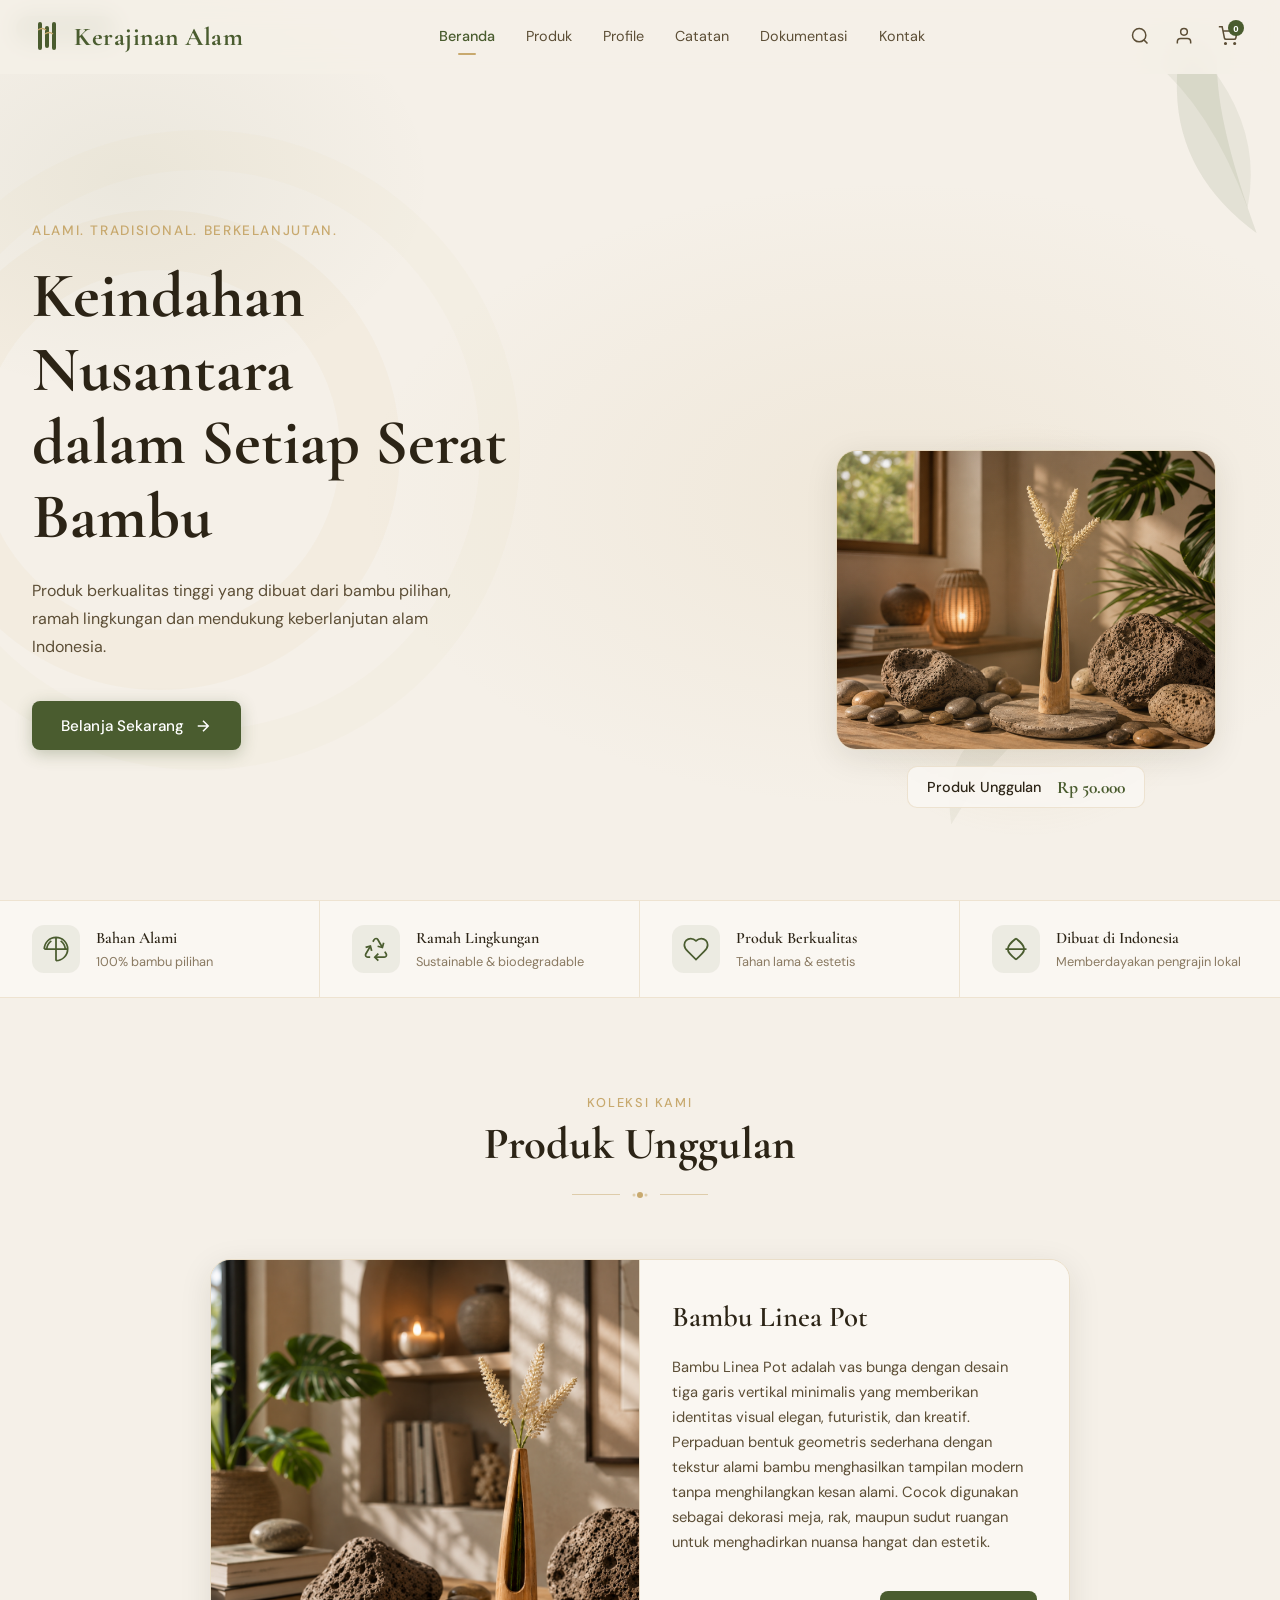
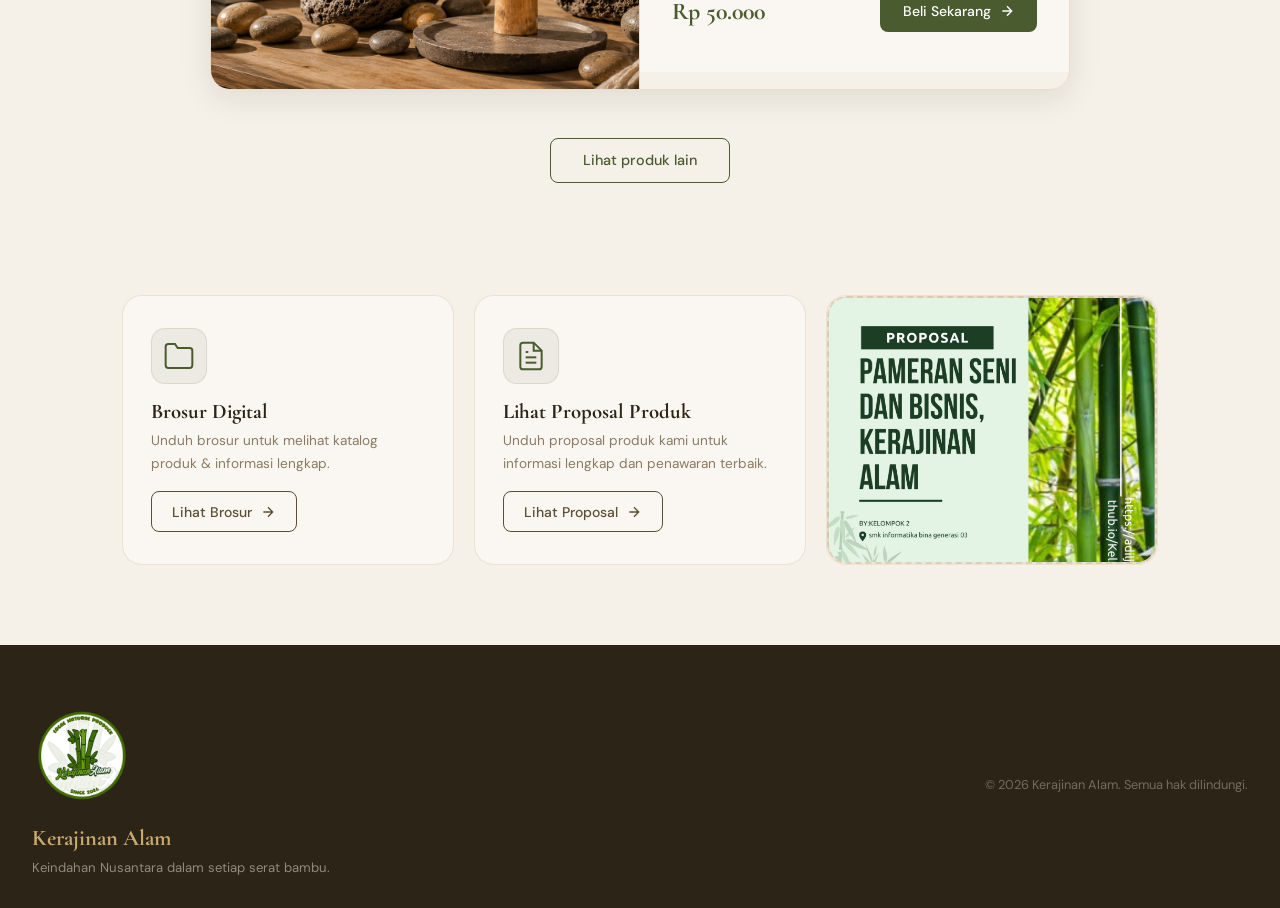
==== beranda.html @ 6d7c5428 "Uploads file" ====
<!DOCTYPE html>
<html lang="id">
<head>
  <meta charset="UTF-8" />
  <meta name="viewport" content="width=device-width, initial-scale=1.0" />
  <title>Kerajinan Alam — Keindahan Nusantara dalam Setiap Serat Bambu</title>
  <link rel="stylesheet" href="style.css" />
  <link href="https://fonts.googleapis.com/css2?family=Cormorant+Garamond:ital,wght@0,400;0,600;0,700;1,400&family=DM+Sans:wght@300;400;500&display=swap" rel="stylesheet" />
</head>
<body>

  <!-- ===== NAVBAR ===== -->
  <header class="navbar">
    <div class="navbar__inner">
      <a href="" class="navbar__logo"> 
        <svg width="32" height="32" viewBox="0 0 32 32" fill="none">
          <rect x="6" y="2" width="4" height="28" rx="2" fill="#4a5c2f"/>
          <rect x="13" y="6" width="4" height="22" rx="2" fill="#4a5c2f"/>
          <rect x="20" y="2" width="4" height="28" rx="2" fill="#4a5c2f"/>
          <path d="M6 10 Q10 7 14 10" stroke="#c8a96e" stroke-width="1.5" fill="none"/>
          <path d="M13 14 Q17 11 21 14" stroke="#c8a96e" stroke-width="1.5" fill="none"/>
        </svg>
        <div class="navbar__logo-text">
          <span class="navbar__brand">Kerajinan Alam</span>
        </div>
      </a>

      <!-- Desktop Nav -->
      <nav class="navbar__links">
        <a href="#" class="navbar__link active">Beranda</a>
        <a href="produk.html" class="navbar__link">Produk</a>
        <a href="profile.html" class="navbar__link">Profile</a>
        <a href="catatan-guru.html" class="navbar__link">Catatan</a>
        <a href="dokumentasi.html" class="navbar__link">Dokumentasi</a>
        <a href="kontak.html" class="navbar__link">Kontak</a>
      </nav>

      <div class="navbar__actions">
        <button class="navbar__icon-btn" aria-label="Cari">
          <svg width="20" height="20" viewBox="0 0 24 24" fill="none" stroke="currentColor" stroke-width="1.8"><circle cx="11" cy="11" r="8"/><path d="m21 21-4.35-4.35"/></svg>
        </button>
        <button class="navbar__icon-btn" aria-label="Akun">
          <svg width="20" height="20" viewBox="0 0 24 24" fill="none" stroke="currentColor" stroke-width="1.8"><path d="M20 21v-2a4 4 0 0 0-4-4H8a4 4 0 0 0-4 4v2"/><circle cx="12" cy="7" r="4"/></svg>
        </button>
        <button class="navbar__icon-btn cart-btn" aria-label="Keranjang">
          <svg width="20" height="20" viewBox="0 0 24 24" fill="none" stroke="currentColor" stroke-width="1.8"><circle cx="9" cy="21" r="1"/><circle cx="20" cy="21" r="1"/><path d="M1 1h4l2.68 13.39a2 2 0 0 0 2 1.61h9.72a2 2 0 0 0 2-1.61L23 6H6"/></svg>
          <span class="cart-badge">0</span>
        </button>
      </div>

      <!-- Mobile hamburger -->
      <button class="hamburger" id="hamburger" aria-label="Menu">
        <span></span><span></span><span></span>
      </button>
    </div>

    <!-- Mobile Menu -->
    <div class="mobile-menu" id="mobileMenu">
      <a href="#" class="mobile-menu__link active">Beranda</a>
      <a href="produk.html" class="mobile-menu__link">Produk</a>
      <a href="profile.html" class="mobile-menu__link">Profile</a>
      <a href="catatan-guru.html" class="mobile-menu__link">Catatan</a>
      <a href="dokumentasi.html" class="mobile-menu__link">Dokumentasi</a>
      <a href="kontak.html" class="mobile-menu__link">Kontak</a>
    </div>
  </header>

  <!-- ===== HERO / BANNER ===== -->
  <section class="hero">
    <div class="hero__bg-pattern"></div>
    <div class="hero__content">
      <p class="hero__tagline">Alami. Tradisional. Berkelanjutan.</p>
      <h1 class="hero__title">Keindahan Nusantara<br/>dalam Setiap Serat Bambu</h1>
      <p class="hero__desc">
        Produk berkualitas tinggi yang dibuat dari bambu pilihan,<br class="br-desktop"/>
        ramah lingkungan dan mendukung keberlanjutan alam Indonesia.
      </p>
      <a href="produk.html" class="hero__cta">
        Belanja Sekarang
        <svg width="18" height="18" viewBox="0 0 24 24" fill="none" stroke="currentColor" stroke-width="2"><path d="M5 12h14M12 5l7 7-7 7"/></svg>
      </a>
    </div>

    <!-- Featured product in banner (Produk 1) -->
    <div class="hero__product-showcase">
      <div class="hero__product-glow"></div>
      <div class="hero__product-img-wrap">
        <!-- Placeholder produk utama -->
        <div class="product-placeholder product-placeholder--hero">
          <div class="placeholder-icon">
            <img src="unggulan.png" alt="produk2">
          </div>
        </div>
      </div>
      <div class="hero__product-label">
        <span class="hero__product-name">Produk Unggulan</span>
        <span class="hero__product-price">Rp 50.000</span>
      </div>
    </div>

    <!-- Decorative bamboo leaves -->
    <div class="hero__deco hero__deco--1">
      <svg viewBox="0 0 120 200" fill="none" xmlns="http://www.w3.org/2000/svg">
        <path d="M60 200 Q20 140 40 80 Q60 20 80 60 Q60 100 60 200Z" fill="#4a5c2f" opacity="0.15"/>
        <path d="M60 180 Q90 130 70 70 Q50 10 30 50 Q60 100 60 180Z" fill="#4a5c2f" opacity="0.1"/>
      </svg>
    </div>
    <div class="hero__deco hero__deco--2">
      <svg viewBox="0 0 100 160" fill="none" xmlns="http://www.w3.org/2000/svg">
        <path d="M50 160 Q10 110 30 60 Q50 10 70 40 Q50 90 50 160Z" fill="#4a5c2f" opacity="0.12"/>
      </svg>
    </div>
  </section>

  <!-- ===== KEUNGGULAN ===== -->
  <section class="features">
    <div class="features__inner">
      <div class="feature-item">
        <div class="feature-item__icon">
          <svg width="28" height="28" viewBox="0 0 24 24" fill="none" stroke="currentColor" stroke-width="1.5"><path d="M12 2a10 10 0 0 1 0 20M12 2C6.48 2 2 6.48 2 12M12 2v20M2 12h20"/><path d="M8 5.07A10 10 0 0 0 4 12M16 5.07A10 10 0 0 1 20 12"/></svg>
        </div>
        <div>
          <strong>Bahan Alami</strong>
          <span>100% bambu pilihan</span>
        </div>
      </div>
      <div class="feature-item">
        <div class="feature-item__icon">
          <svg width="28" height="28" viewBox="0 0 24 24" fill="none" stroke="currentColor" stroke-width="1.5"><path d="M7 19H4.815a1.83 1.83 0 0 1-1.57-.881 1.785 1.785 0 0 1-.004-1.784L7.196 9.5"/><path d="M11 19h8.203a1.83 1.83 0 0 0 1.556-.89 1.784 1.784 0 0 0 0-1.775l-1.226-2.12"/><path d="m14 16-3 3 3 3"/><path d="M8.293 13.596 7.196 9.5 3.1 10.598"/><path d="m9.344 5.811 1.093-1.892A1.83 1.83 0 0 1 11.985 3a1.784 1.784 0 0 1 1.546.888l3.943 6.843"/><path d="m13.378 9.633 4.096 1.098 1.097-4.096"/></svg>
        </div>
        <div>
          <strong>Ramah Lingkungan</strong>
          <span>Sustainable &amp; biodegradable</span>
        </div>
      </div>
      <div class="feature-item">
        <div class="feature-item__icon">
          <svg width="28" height="28" viewBox="0 0 24 24" fill="none" stroke="currentColor" stroke-width="1.5"><path d="M19 14c1.49-1.46 3-3.21 3-5.5A5.5 5.5 0 0 0 16.5 3c-1.76 0-3 .5-4.5 2-1.5-1.5-2.74-2-4.5-2A5.5 5.5 0 0 0 2 8.5c0 2.3 1.5 4.05 3 5.5l7 7Z"/></svg>
        </div>
        <div>
          <strong>Produk Berkualitas</strong>
          <span>Tahan lama &amp; estetis</span>
        </div>
      </div>
      <div class="feature-item">
        <div class="feature-item__icon">
          <svg width="28" height="28" viewBox="0 0 24 24" fill="none" stroke="currentColor" stroke-width="1.5"><path d="M3 12h18M12 3C7 7 5 9 5 12s2 5 7 9M12 3c5 4 7 6 7 9s-2 5-7 9"/></svg>
        </div>
        <div>
          <strong>Dibuat di Indonesia</strong>
          <span>Memberdayakan pengrajin lokal</span>
        </div>
      </div>
    </div>
  </section>

  <!-- ===== PRODUK UNGGULAN ===== -->
  <section class="products" id="produk">
    <div class="products__header">
      <p class="products__sub">Koleksi Kami</p>
      <h2 class="products__title">Produk Unggulan</h2>
      <div class="products__divider">
        <span></span>
        <svg width="16" height="16" viewBox="0 0 16 16" fill="none"><circle cx="8" cy="8" r="3" fill="#c8a96e"/><circle cx="2" cy="8" r="1.5" fill="#c8a96e" opacity="0.5"/><circle cx="14" cy="8" r="1.5" fill="#c8a96e" opacity="0.5"/></svg>
        <span></span>
      </div>
    </div>

    <!-- Hanya produk unggulan di beranda -->
    <div class="products__grid products__grid--single">

      <!-- Produk 1 — Produk Utama (Featured) -->
      <div class="product-card product-card--featured product-card--hero">
        <div class="product-card__img-wrap">
          <div class="product-placeholder">
            <div class="placeholder-icon">
              <img src="prutama.png" alt="produk unggulan">
            </div>
          </div>
        </div>
        <div class="product-card__info product-card__info--hero">
          <div class="product-card__badge product-card__badge--inline">Unggulan</div>
          <h3 class="product-card__name">Bambu Linea Pot</h3>
          <p class="product-card__desc">Bambu Linea Pot adalah vas bunga dengan desain tiga garis vertikal minimalis yang memberikan identitas visual elegan, futuristik, dan kreatif. Perpaduan bentuk geometris sederhana dengan tekstur alami bambu menghasilkan tampilan modern tanpa menghilangkan kesan alami. Cocok digunakan sebagai dekorasi meja, rak, maupun sudut ruangan untuk menghadirkan nuansa hangat dan estetik.</p>
          <div class="product-card__footer">
            <span class="product-card__price">Rp 50.000</span>
            <a href="produk1.html" class="product-card__btn-detail">
              Beli Sekarang
              <svg width="16" height="16" viewBox="0 0 24 24" fill="none" stroke="currentColor" stroke-width="2"><path d="M5 12h14M12 5l7 7-7 7"/></svg>
            </a>
          </div>
        </div>
      </div>

    </div>

    <div class="products__cta-wrap">
      <a href="produk.html" class="products__cta">Lihat produk lain</a>
    </div>
  </section>

  <!-- ===== BROSUR & PROPOSAL ===== -->
  <section class="dokumen-section">
    <div class="dokumen-grid">

      <!-- Brosur Produk -->
      <div class="dokumen-card">
        <div class="dokumen-card__icon">
          <svg width="32" height="32" viewBox="0 0 24 24" fill="none" stroke="#4a5c2f" stroke-width="1.5">
            <path d="M22 19a2 2 0 0 1-2 2H4a2 2 0 0 1-2-2V5a2 2 0 0 1 2-2h5l2 3h9a2 2 0 0 1 2 2z"/>
          </svg>
        </div>
        <div class="dokumen-card__body">
          <h3 class="dokumen-card__title">Brosur Digital</h3>
          <p class="dokumen-card__desc">Unduh brosur untuk melihat katalog produk & informasi lengkap.</p>
        </div>
        <a href="brosur.pdf" class="dokumen-card__btn">
          Lihat Brosur
          <svg width="16" height="16" viewBox="0 0 24 24" fill="none" stroke="currentColor" stroke-width="2"><path d="M5 12h14M12 5l7 7-7 7"/></svg>
        </a>
      </div>

      <!-- Proposal Produk -->
      <div class="dokumen-card">
        <div class="dokumen-card__icon">
          <svg width="32" height="32" viewBox="0 0 24 24" fill="none" stroke="#4a5c2f" stroke-width="1.5">
            <path d="M14 2H6a2 2 0 0 0-2 2v16a2 2 0 0 0 2 2h12a2 2 0 0 0 2-2V8z"/>
            <polyline points="14 2 14 8 20 8"/>
            <line x1="16" y1="13" x2="8" y2="13"/>
            <line x1="16" y1="17" x2="8" y2="17"/>
            <polyline points="10 9 9 9 8 9"/>
          </svg>
        </div>
        <div class="dokumen-card__body">
          <h3 class="dokumen-card__title">Lihat Proposal Produk</h3>
          <p class="dokumen-card__desc">Unduh proposal produk kami untuk informasi lengkap dan penawaran terbaik.</p>
        </div>
        <!--
          ★ Ganti href="proposal.pdf" dengan nama file proposal kamu
          Taruh file PDF di folder yang sama
        -->
        <a href="Proposal pameran seni kelompok 2.pdf" class="dokumen-card__btn" download>
          Lihat Proposal
          <svg width="16" height="16" viewBox="0 0 24 24" fill="none" stroke="currentColor" stroke-width="2"><path d="M5 12h14M12 5l7 7-7 7"/></svg>
        </a>
      </div>

      <!-- Gambar ilustrasi proposal (dari foto yang diupload) -->
      <div class="dokumen-card dokumen-card--img">
        <!--
          ★ Ganti src="proposal-preview.jpg" dengan foto preview proposal/brosur kamu
        -->
        <img src="lampiranproposal.jpg" alt="Preview Proposal Produk"
            
        <div class="dokumen-img-placeholder">
          <svg width="40" height="40" viewBox="0 0 24 24" fill="none" stroke="#c8a96e" stroke-width="1">
            <rect x="3" y="3" width="18" height="18" rx="2"/>
            <circle cx="8.5" cy="8.5" r="1.5"/>
            <path d="m21 15-5-5L5 21"/>
          </svg>
          <span>Foto Preview Proposal</span>
        </div>
      </div>

    </div>
  </section>

  <!-- ===== FOOTER ===== -->
  <footer class="footer">
    <div class="footer__inner">
      <div class="footer__brand">
        <img src="logo.png" alt="" height="auto" width="100px">
        <span>Kerajinan Alam</span>
        <p>Keindahan Nusantara dalam setiap serat bambu.</p>
      </div>
      <div class="footer__copy">
        &copy; 2026 Kerajinan Alam. Semua hak dilindungi.
      </div>
    </div>
  </footer>

  <script>
    // Mobile menu toggle
    // ── Navbar & Mobile Menu ───────────────────────────────
    const hamburger = document.getElementById('hamburger');
    const mobileMenu = document.getElementById('mobileMenu');

    hamburger.addEventListener('click', () => {
      const isOpen = hamburger.classList.toggle('open');
      mobileMenu.classList.toggle('open', isOpen);
      // Blokir scroll body saat menu terbuka
      document.body.style.overflow = isOpen ? 'hidden' : '';
    });

    // Tutup menu saat link diklik
    document.querySelectorAll('.mobile-menu__link').forEach(link => {
      link.addEventListener('click', () => {
        hamburger.classList.remove('open');
        mobileMenu.classList.remove('open');
        document.body.style.overflow = '';
      });
    });

    // Tutup menu saat klik di luar
    document.addEventListener('click', (e) => {
      if (!hamburger.contains(e.target) && !mobileMenu.contains(e.target)) {
        hamburger.classList.remove('open');
        mobileMenu.classList.remove('open');
        document.body.style.overflow = '';
      }
    });

    // Navbar scroll effect
    window.addEventListener('scroll', () => {
      document.querySelector('.navbar').classList.toggle('scrolled', window.scrollY > 40);
    });
  </script>
</body>
</html>
---- style.css ----
/* ============================================================
   ADILJAYA — style.css
   Tema: Natural Bamboo / Nusantara
   Warna:
     --cream      : #f5f0e8  (background utama)
     --warm-white : #faf7f2
     --bamboo     : #c8a96e  (aksen emas bambu)
     --moss       : #4a5c2f  (hijau lumut / CTA)
     --moss-light : #6a7e45
     --bark       : #7a5c38  (coklat kulit bambu)
     --text-dark  : #2c2416
     --text-mid   : #5c4e36
     --text-light : #8a7a62
   ============================================================ */

/* ── Reset & Base ────────────────────────────────────────── */
*, *::before, *::after { box-sizing: border-box; margin: 0; padding: 0; }

html { scroll-behavior: smooth; font-size: 16px; }

body {
  font-family: 'DM Sans', sans-serif;
  background-color: var(--cream);
  color: var(--text-dark);
  overflow-x: hidden;
}

/* ── CSS Variables ───────────────────────────────────────── */
:root {
  --cream:       #f5f0e8;
  --warm-white:  #faf7f2;
  --bamboo:      #c8a96e;
  --bamboo-light:#dfc99a;
  --moss:        #4a5c2f;
  --moss-light:  #6a7e45;
  --bark:        #7a5c38;
  --text-dark:   #2c2416;
  --text-mid:    #5c4e36;
  --text-light:  #8a7a62;
  --border:      rgba(200, 169, 110, 0.25);
  --shadow-soft: 0 4px 24px rgba(74, 92, 47, 0.08);
  --shadow-card: 0 8px 32px rgba(44, 36, 22, 0.10);
  --radius:      12px;
  --radius-lg:   20px;
  --nav-h:       72px;
}

img { display: block; max-width: 100%; }
a { text-decoration: none; color: inherit; }
button { cursor: pointer; border: none; background: none; }

/* ── Typography ──────────────────────────────────────────── */
h1, h2, h3 {
  font-family: 'Cormorant Garamond', serif;
  font-weight: 700;
  line-height: 1.15;
}


/* ============================================================
   NAVBAR
   ============================================================ */
.navbar {
  position: fixed;
  top: 0; left: 0; right: 0;
  z-index: 100;
  background: rgba(245, 240, 232, 0.92);
  backdrop-filter: blur(12px);
  -webkit-backdrop-filter: blur(12px);
  border-bottom: 1px solid transparent;
  transition: border-color 0.3s, box-shadow 0.3s;
}

.navbar.scrolled {
  border-color: var(--border);
  box-shadow: var(--shadow-soft);
}

.navbar__inner {
  max-width: 1280px;
  margin: 0 auto;
  height: var(--nav-h);
  display: flex;
  align-items: center;
  gap: 2rem;
  padding: 0 2rem;
}

/* Logo */
.navbar__logo {
  display: flex;
  align-items: center;
  gap: 10px;
  flex-shrink: 0;
}

.navbar__brand {
  font-family: 'Cormorant Garamond', serif;
  font-size: 1.6rem;
  font-weight: 700;
  color: var(--moss);
  letter-spacing: 0.02em;
}

/* Desktop links */
.navbar__links {
  display: flex;
  align-items: center;
  gap: 0.25rem;
  margin: 0 auto;
}

.navbar__link {
  font-size: 0.9rem;
  font-weight: 400;
  color: var(--text-mid);
  padding: 0.4rem 0.85rem;
  border-radius: 6px;
  transition: color 0.2s, background 0.2s;
  white-space: nowrap;
}

.navbar__link:hover { color: var(--moss); background: rgba(74, 92, 47, 0.07); }
.navbar__link.active {
  color: var(--moss);
  font-weight: 500;
  position: relative;
}
.navbar__link.active::after {
  content: '';
  position: absolute;
  left: 50%; transform: translateX(-50%);
  bottom: -4px;
  width: 18px; height: 2px;
  background: var(--bamboo);
  border-radius: 2px;
}

/* Action icons */
.navbar__actions {
  display: flex;
  align-items: center;
  gap: 0.25rem;
  flex-shrink: 0;
}

.navbar__icon-btn {
  width: 40px; height: 40px;
  display: flex; align-items: center; justify-content: center;
  border-radius: 8px;
  color: var(--text-mid);
  transition: color 0.2s, background 0.2s;
}
.navbar__icon-btn:hover { color: var(--moss); background: rgba(74, 92, 47, 0.07); }

.cart-btn { position: relative; }
.cart-badge {
  position: absolute;
  top: 4px; right: 4px;
  background: var(--moss);
  color: white;
  font-size: 0.6rem;
  font-weight: 600;
  min-width: 16px; height: 16px;
  border-radius: 8px;
  display: flex; align-items: center; justify-content: center;
  padding: 0 3px;
}

/* Hamburger */
.hamburger {
  display: none;
  flex-direction: column;
  gap: 5px;
  width: 36px; height: 36px;
  padding: 6px;
  border-radius: 8px;
  transition: background 0.2s;
}
.hamburger:hover { background: rgba(74,92,47,0.07); }
.hamburger span {
  display: block;
  width: 100%; height: 2px;
  background: var(--text-mid);
  border-radius: 2px;
  transition: transform 0.3s, opacity 0.3s;
  transform-origin: center;
}
.hamburger.open span:nth-child(1) { transform: translateY(7px) rotate(45deg); }
.hamburger.open span:nth-child(2) { opacity: 0; }
.hamburger.open span:nth-child(3) { transform: translateY(-7px) rotate(-45deg); }

/* Mobile menu */
.mobile-menu {
  /* Selalu ada di DOM tapi tersembunyi via clip + opacity */
  display: flex;
  flex-direction: column;
  background: var(--warm-white);
  border-top: 1px solid var(--border);

  /* Animasi: clip-path + opacity + transform gabungan */
  max-height: 0;
  overflow: hidden;
  opacity: 0;
  transform: translateY(-8px);
  transition:
    max-height 0.45s cubic-bezier(0.4, 0, 0.2, 1),
    opacity    0.35s ease,
    transform  0.35s ease;
  pointer-events: none;
}
.mobile-menu.open {
  max-height: 520px;
  opacity: 1;
  transform: translateY(0);
  pointer-events: auto;
  padding: 0.5rem 0 1rem;
}

/* Animasi tiap link muncul bertahap (stagger) */
.mobile-menu__link {
  display: block;
  padding: 0.9rem 1.75rem;
  font-size: 1.05rem;
  font-weight: 400;
  color: var(--text-mid);
  border-left: 3px solid transparent;
  opacity: 0;
  transform: translateX(-12px);
  transition:
    color       0.2s,
    border-color 0.2s,
    background  0.2s,
    opacity     0.3s ease,
    transform   0.3s ease;
}
/* Saat menu terbuka, link muncul satu per satu */
.mobile-menu.open .mobile-menu__link:nth-child(1) { opacity:1; transform:translateX(0); transition-delay: 0.05s; }
.mobile-menu.open .mobile-menu__link:nth-child(2) { opacity:1; transform:translateX(0); transition-delay: 0.10s; }
.mobile-menu.open .mobile-menu__link:nth-child(3) { opacity:1; transform:translateX(0); transition-delay: 0.15s; }
.mobile-menu.open .mobile-menu__link:nth-child(4) { opacity:1; transform:translateX(0); transition-delay: 0.20s; }
.mobile-menu.open .mobile-menu__link:nth-child(5) { opacity:1; transform:translateX(0); transition-delay: 0.25s; }
.mobile-menu.open .mobile-menu__link:nth-child(6) { opacity:1; transform:translateX(0); transition-delay: 0.30s; }
.mobile-menu.open .mobile-menu__link:nth-child(7) { opacity:1; transform:translateX(0); transition-delay: 0.35s; }

.mobile-menu__link:hover,
.mobile-menu__link.active {
  color: var(--moss);
  border-left-color: var(--bamboo);
  background: rgba(74,92,47,0.05);
}
.mobile-menu__link.active { font-weight: 500; }

/* Divider antar link (opsional, elegan) */
.mobile-menu__link + .mobile-menu__link {
  border-top: 1px solid rgba(200,169,110,0.10);
}


/* ============================================================
   HERO / BANNER
   ============================================================ */
.hero {
  position: relative;
  min-height: 100vh;
  padding-top: var(--nav-h);
  display: flex;
  align-items: center;
  overflow: hidden;
  background: var(--cream);
}

/* Batik-inspired background pattern */
.hero__bg-pattern {
  position: absolute;
  inset: 0;
  background-image:
    radial-gradient(ellipse 60% 50% at 70% 55%, rgba(200,169,110,0.12) 0%, transparent 70%),
    radial-gradient(ellipse 40% 40% at 10% 20%, rgba(74,92,47,0.06) 0%, transparent 60%);
  background-size: 100% 100%;
}

/* Subtle batik SVG watermark */
.hero::before {
  content: '';
  position: absolute;
  left: -80px; top: 50%;
  transform: translateY(-50%);
  width: 480px; height: 480px;
  border-radius: 50%;
  border: 60px solid rgba(200, 169, 110, 0.06);
  pointer-events: none;
}
.hero::after {
  content: '';
  position: absolute;
  left: -120px; top: 50%;
  transform: translateY(-50%);
  width: 640px; height: 640px;
  border-radius: 50%;
  border: 40px solid rgba(200, 169, 110, 0.04);
  pointer-events: none;
}

.hero__content {
  position: relative;
  z-index: 2;
  max-width: 1280px;
  width: 100%;
  margin: 0 auto;
  padding: 6rem 2rem 6rem 2rem;
  flex: 1;
}

.hero__tagline {
  font-size: 0.85rem;
  font-weight: 500;
  letter-spacing: 0.12em;
  text-transform: uppercase;
  color: var(--bamboo);
  margin-bottom: 1.25rem;
  animation: fadeUp 0.7s ease both;
}

.hero__title {
  font-size: clamp(2.5rem, 5vw, 4rem);
  font-weight: 700;
  color: var(--text-dark);
  max-width: 540px;
  margin-bottom: 1.5rem;
  animation: fadeUp 0.7s 0.1s ease both;
}

.hero__desc {
  font-size: 1rem;
  color: var(--text-mid);
  line-height: 1.75;
  max-width: 420px;
  margin-bottom: 2.5rem;
  animation: fadeUp 0.7s 0.2s ease both;
}

.hero__cta {
  display: inline-flex;
  align-items: center;
  gap: 10px;
  background: var(--moss);
  color: white;
  padding: 0.9rem 1.8rem;
  border-radius: 8px;
  font-size: 0.95rem;
  font-weight: 500;
  letter-spacing: 0.01em;
  transition: background 0.25s, transform 0.2s, box-shadow 0.25s;
  box-shadow: 0 4px 16px rgba(74, 92, 47, 0.3);
  animation: fadeUp 0.7s 0.3s ease both;
}
.hero__cta:hover {
  background: var(--moss-light);
  transform: translateY(-2px);
  box-shadow: 0 8px 24px rgba(74, 92, 47, 0.35);
}
.hero__cta svg { transition: transform 0.2s; }
.hero__cta:hover svg { transform: translateX(4px); }

/* Hero product showcase */
.hero__product-showcase {
  position: absolute;
  right: 5%;
  top: 50%;
  transform: translateY(-50%);
  z-index: 2;
  display: flex;
  flex-direction: column;
  align-items: center;
  gap: 1rem;
  animation: fadeUp 0.8s 0.15s ease both;
}

.hero__product-glow {
  position: absolute;
  top: 50%; left: 50%;
  transform: translate(-50%, -50%);
  width: 420px; height: 420px;
  border-radius: 50%;
  background: radial-gradient(circle, rgba(200,169,110,0.18) 0%, transparent 70%);
  pointer-events: none;
}

.hero__product-img-wrap {
  width: 380px;
  height: 300px;
  border-radius: var(--radius-lg);
  overflow: hidden;
  box-shadow: var(--shadow-card);
  border: 1px solid var(--border);
}

.hero__product-label {
  display: flex;
  align-items: center;
  gap: 1rem;
  background: rgba(250, 247, 242, 0.9);
  backdrop-filter: blur(8px);
  border: 1px solid var(--border);
  border-radius: 10px;
  padding: 0.6rem 1.2rem;
}

.hero__product-name {
  font-size: 0.9rem;
  font-weight: 500;
  color: var(--text-dark);
}

.hero__product-price {
  font-family: 'Cormorant Garamond', serif;
  font-size: 1.1rem;
  font-weight: 700;
  color: var(--moss);
}

/* Deco leaves */
.hero__deco {
  position: absolute;
  pointer-events: none;
  z-index: 1;
}
.hero__deco--1 {
  top: 0; right: 0;
  width: 160px;
  transform: rotate(-20deg) translate(20px, -20px);
  opacity: 0.7;
}
.hero__deco--2 {
  bottom: 60px; right: 240px;
  width: 100px;
  transform: rotate(30deg);
  opacity: 0.5;
}

.br-desktop { display: block; }


/* ============================================================
   FEATURES BAR
   ============================================================ */
.features {
  background: var(--warm-white);
  border-top: 1px solid var(--border);
  border-bottom: 1px solid var(--border);
}

.features__inner {
  max-width: 1280px;
  margin: 0 auto;
  display: grid;
  grid-template-columns: repeat(4, 1fr);
  divide: 1px solid var(--border);
}

.feature-item {
  display: flex;
  align-items: center;
  gap: 1rem;
  padding: 1.5rem 2rem;
  border-right: 1px solid var(--border);
  transition: background 0.2s;
}
.feature-item:last-child { border-right: none; }
.feature-item:hover { background: rgba(200,169,110,0.05); }

.feature-item__icon {
  flex-shrink: 0;
  width: 48px; height: 48px;
  background: rgba(74, 92, 47, 0.08);
  border-radius: 12px;
  display: flex; align-items: center; justify-content: center;
  color: var(--moss);
}

.feature-item strong {
  display: block;
  font-family: 'Cormorant Garamond', serif;
  font-size: 1rem;
  font-weight: 600;
  color: var(--text-dark);
  margin-bottom: 2px;
}
.feature-item span {
  font-size: 0.8rem;
  color: var(--text-light);
}


/* ============================================================
   PRODUCTS
   ============================================================ */
.products {
  padding: 6rem 2rem;
  max-width: 1280px;
  margin: 0 auto;
}

.products__header {
  text-align: center;
  margin-bottom: 3.5rem;
}

.products__sub {
  font-size: 0.8rem;
  letter-spacing: 0.14em;
  text-transform: uppercase;
  color: var(--bamboo);
  font-weight: 500;
  margin-bottom: 0.5rem;
}

.products__title {
  font-size: clamp(2rem, 3.5vw, 2.8rem);
  color: var(--text-dark);
  margin-bottom: 1rem;
}

.products__divider {
  display: flex;
  align-items: center;
  justify-content: center;
  gap: 12px;
}
.products__divider span {
  display: block;
  width: 48px; height: 1px;
  background: var(--bamboo);
  opacity: 0.5;
}

/* Product grid — 3 cards, first one featured */
.products__grid {
  display: grid;
  grid-template-columns: 1.3fr 1fr 1fr;
  gap: 1.5rem;
  align-items: start;
}

/* Product card base */
.product-card {
  background: var(--warm-white);
  border: 1px solid var(--border);
  border-radius: var(--radius-lg);
  overflow: hidden;
  transition: transform 0.25s, box-shadow 0.25s;
  position: relative;
}
.product-card:hover {
  transform: translateY(-6px);
  box-shadow: var(--shadow-card);
}

/* Featured card */
.product-card--featured {
  border-color: rgba(200, 169, 110, 0.45);
  box-shadow: 0 0 0 1px rgba(200,169,110,0.2);
}
.product-card--featured:hover {
  box-shadow: 0 12px 40px rgba(44, 36, 22, 0.14);
}

.product-card__badge {
  position: absolute;
  top: 1rem; left: 1rem;
  z-index: 2;
  background: var(--moss);
  color: white;
  font-size: 0.72rem;
  font-weight: 600;
  letter-spacing: 0.08em;
  text-transform: uppercase;
  padding: 0.3rem 0.75rem;
  border-radius: 20px;
}

.product-card__img-wrap {
  width: 100%;
  aspect-ratio: 1 / 1;
  overflow: hidden;
  background: var(--cream);
}

.product-card--featured .product-card__img-wrap {
  aspect-ratio: 4 / 3;
}

.product-card__info {
  padding: 1.25rem 1.5rem 1.5rem;
}

.product-card__name {
  font-family: 'Cormorant Garamond', serif;
  font-size: 1.25rem;
  font-weight: 600;
  color: var(--text-dark);
  margin-bottom: 0.4rem;
}

.product-card__desc {
  font-size: 0.85rem;
  color: var(--text-light);
  line-height: 1.6;
  margin-bottom: 1.25rem;
}

.product-card__footer {
  display: flex;
  align-items: center;
  justify-content: space-between;
}

.product-card__price {
  font-family: 'Cormorant Garamond', serif;
  font-size: 1.2rem;
  font-weight: 700;
  color: var(--moss);
}

.product-card__cart {
  width: 40px; height: 40px;
  background: var(--moss);
  color: white;
  border-radius: 10px;
  display: flex; align-items: center; justify-content: center;
  transition: background 0.2s, transform 0.2s;
  flex-shrink: 0;
}
.product-card__cart:hover {
  background: var(--moss-light);
  transform: scale(1.05);
}

/* Products CTA */
.products__cta-wrap {
  text-align: center;
  margin-top: 3rem;
}
.products__cta {
  display: inline-block;
  border: 1.5px solid var(--moss);
  color: var(--moss);
  padding: 0.8rem 2rem;
  border-radius: 8px;
  font-size: 0.9rem;
  font-weight: 500;
  transition: background 0.25s, color 0.25s;
}
.products__cta:hover {
  background: var(--moss);
  color: white;
}


/* ============================================================
   PRODUCT PLACEHOLDER (kosong, siap diisi foto)
   ============================================================ */
.product-placeholder {
  width: 100%; height: 100%;
  display: flex;
  flex-direction: column;
  align-items: center;
  justify-content: center;
  gap: 0.6rem;
  background: linear-gradient(135deg, #ede8de 0%, #e4ddd0 100%);
  border: 2px dashed rgba(200,169,110,0.35);
}

.product-placeholder--hero {
  border-radius: var(--radius-lg);
  background: linear-gradient(135deg, #ede8de 0%, #e0d9cc 100%);
}

.placeholder-icon {
  opacity: 0.6;
}

/* Saat placeholder berisi foto nyata — tampilkan penuh tanpa opacity/background placeholder */
.product-placeholder:has(img),
.product-placeholder--hero:has(img) {
  background: none;
  border: none;
  padding: 0;
}
.product-placeholder:has(img) .placeholder-icon,
.product-placeholder--hero:has(img) .placeholder-icon {
  opacity: 1;
  width: 100%; height: 100%;
  display: flex;
}
.product-placeholder img,
.product-placeholder--hero img {
  width: 100%; height: 100%;
  object-fit: cover;
  object-position: center;
  display: block;
}

.product-placeholder p {
  font-size: 0.85rem;
  font-weight: 500;
  color: var(--text-mid);
}

.product-placeholder span {
  font-size: 0.72rem;
  color: var(--text-light);
  background: rgba(200,169,110,0.15);
  padding: 2px 8px;
  border-radius: 4px;
}


/* ============================================================
   FOOTER
   ============================================================ */
.footer {
  background: var(--text-dark);
  color: rgba(245, 240, 232, 0.7);
  padding: 3rem 2rem 2rem;
}

.footer__inner {
  max-width: 1280px;
  margin: 0 auto;
  display: flex;
  align-items: center;
  justify-content: space-between;
  flex-wrap: wrap;
  gap: 1.5rem;
}

.footer__brand {
  display: flex;
  flex-direction: column;
  gap: 0.35rem;
}

.footer__brand span {
  display: flex;
  align-items: center;
  gap: 8px;
  font-family: 'Cormorant Garamond', serif;
  font-size: 1.4rem;
  font-weight: 700;
  color: var(--bamboo);
}

.footer__brand p {
  font-size: 0.82rem;
  color: rgba(245,240,232,0.5);
  margin-top: 0.2rem;
}

.footer__copy {
  font-size: 0.8rem;
  color: rgba(245,240,232,0.35);
}


/* ============================================================
   ANIMATIONS
   ============================================================ */
@keyframes fadeUp {
  from { opacity: 0; transform: translateY(24px); }
  to   { opacity: 1; transform: translateY(0); }
}


/* ============================================================
   RESPONSIVE — NAVBAR MOBILE (≤ 768px)
   Navbar desktop tampil di atas 768px
   ============================================================ */
@media (max-width: 900px) {
  .navbar__links   { display: none; }
  .navbar__actions { margin-left: auto; }
  .hamburger       { display: flex; margin-left: 0.5rem; }

  /* Pastikan logo & brand SELALU tampil di mobile */
  .navbar__logo    { display: flex; }
  .navbar__brand   { display: block; font-size: 1.4rem; }

  /* Mobile menu — sudah dihandle display:flex di base */
  /* Tidak perlu override display di sini */
}

/* ============================================================
   RESPONSIVE — TABLET LAYOUT (≤ 900px)
   ============================================================ */
@media (max-width: 900px) {
  .hero__product-showcase { right: 2%; }
  .hero__product-img-wrap { width: 300px; height: 240px; }
  .hero__product-glow     { width: 320px; height: 320px; }

  .features__inner { grid-template-columns: repeat(2, 1fr); }
  .feature-item:nth-child(2) { border-right: none; }
  .feature-item:nth-child(3) { border-right: 1px solid var(--border); border-top: 1px solid var(--border); }
  .feature-item:nth-child(4) { border-right: none; border-top: 1px solid var(--border); }

  .products__grid { grid-template-columns: repeat(3, 1fr); }
  .product-card--featured .product-card__img-wrap { aspect-ratio: 1 / 1; }
}


/* ============================================================
   RESPONSIVE — MOBILE (≤ 768px)
   ============================================================ */
@media (max-width: 768px) {

  :root { --nav-h: 60px; }

  /* Hero stacks vertically */
  .hero {
    flex-direction: column;
    min-height: auto;
    padding-top: var(--nav-h);
  }

  .hero__content {
    padding: 3rem 1.5rem 1.5rem;
    text-align: center;
  }

  .hero__tagline { font-size: 0.78rem; }
  .hero__title { font-size: 2.1rem; max-width: 100%; }
  .hero__desc { max-width: 100%; font-size: 0.9rem; }
  .hero__cta { margin: 0 auto; }
  .br-desktop { display: none; }

  /* Product showcase below hero text on mobile */
  .hero__product-showcase {
    position: static;
    transform: none;
    width: 100%;
    padding: 0 1.5rem 3rem;
    animation: fadeUp 0.7s 0.3s ease both;
  }

  .hero__product-img-wrap {
    width: 100%;
    height: 220px;
    border-radius: var(--radius);
  }

  .hero__product-glow { display: none; }

  .hero__deco--1 { width: 100px; }
  .hero__deco--2 { display: none; }

  /* Features: single column */
  .features__inner {
    grid-template-columns: 1fr 1fr;
  }
  .feature-item {
    border-right: none;
    border-bottom: 1px solid var(--border);
    padding: 1.25rem 1.25rem;
    gap: 0.75rem;
  }
  .feature-item:nth-child(odd) { border-right: 1px solid var(--border); }
  .feature-item:nth-child(3),
  .feature-item:nth-child(4) { border-top: none; }

  /* Products: 1 column */
  .products {
    padding: 4rem 1.25rem;
  }
  .products__grid {
    grid-template-columns: 1fr;
    gap: 1.25rem;
  }

  .product-card--featured .product-card__img-wrap {
    aspect-ratio: 4 / 3;
  }

  /* Footer */
  .footer__inner {
    flex-direction: column;
    align-items: flex-start;
    gap: 1rem;
  }
}


/* ============================================================
   RESPONSIVE — SMALL MOBILE (≤ 480px)
   ============================================================ */
@media (max-width: 480px) {
  .hero__title { font-size: 1.8rem; }
  .products__title { font-size: 1.7rem; }

  .feature-item {
    flex-direction: column;
    text-align: center;
    gap: 0.5rem;
  }
  .feature-item__icon { width: 40px; height: 40px; }
}


/* ============================================================
   PRODUK HERO — 1 produk featured di beranda (layout horizontal)
   ============================================================ */
.products__grid--single {
  display: grid;
  grid-template-columns: 1fr 1fr;
  gap: 0;
  max-width: 860px;
  margin: 0 auto;
  border-radius: var(--radius-lg);
  overflow: hidden;
  box-shadow: var(--shadow-card);
  border: 1px solid var(--border);
}

.product-card--hero {
  display: contents; /* grid anak langsung jadi grid item */
}

.product-card--hero .product-card__img-wrap {
  aspect-ratio: 1/1;
  border-radius: 0;
  border: none;
  border-right: 1px solid var(--border);
  background: var(--cream);
  overflow: hidden;
}

.product-card--hero .product-card__img-wrap img,
.product-card--hero .product-placeholder {
  width: 100%; height: 100%;
  border-radius: 0;
}

.product-card--hero .placeholder-icon img {
  width: 100%; height: 100%;
  object-fit: cover;
}

.product-card__info--hero {
  display: flex;
  flex-direction: column;
  justify-content: center;
  gap: 1rem;
  padding: 2.5rem 2rem !important;
  background: var(--warm-white);
}

.product-card__badge--inline {
  display: inline-block;
  width: fit-content;
  background: var(--moss);
  color: white;
  font-size: .72rem;
  font-weight: 600;
  letter-spacing: .08em;
  text-transform: uppercase;
  padding: .3rem .85rem;
  border-radius: 20px;
}

.product-card--hero .product-card__name {
  font-size: 1.8rem;
}

.product-card--hero .product-card__desc {
  font-size: .92rem;
  line-height: 1.7;
  color: var(--text-mid);
}

.product-card--hero .product-card__footer {
  display: flex;
  align-items: center;
  justify-content: space-between;
  gap: 1rem;
  flex-wrap: wrap;
}

.product-card--hero .product-card__price {
  font-family: 'Cormorant Garamond', serif;
  font-size: 1.5rem;
  font-weight: 700;
  color: var(--moss);
}

.product-card__btn-detail {
  display: inline-flex;
  align-items: center;
  gap: 8px;
  background: var(--moss);
  color: white;
  padding: .7rem 1.4rem;
  border-radius: 8px;
  font-size: .875rem;
  font-weight: 500;
  transition: background .2s, transform .2s;
}
.product-card__btn-detail:hover {
  background: var(--moss-light);
  transform: translateY(-2px);
}


/* ============================================================
   BROSUR & PROPOSAL SECTION
   ============================================================ */
.dokumen-section {
  max-width: 1100px;
  margin: 0 auto;
  padding: 1rem 2rem 5rem;
}

.dokumen-grid {
  display: grid;
  grid-template-columns: 1fr 1fr 1fr;
  gap: 1.25rem;
  align-items: stretch;
}

/* Card dokumen */
.dokumen-card {
  background: var(--warm-white);
  border: 1px solid var(--border);
  border-radius: var(--radius-lg);
  padding: 2rem 1.75rem;
  display: flex;
  flex-direction: column;
  gap: 1rem;
  transition: transform .25s, box-shadow .25s;
}
.dokumen-card:hover {
  transform: translateY(-5px);
  box-shadow: var(--shadow-card);
}

.dokumen-card__icon {
  width: 56px; height: 56px;
  border-radius: 14px;
  background: rgba(74, 92, 47, 0.08);
  border: 1.5px solid rgba(74, 92, 47, 0.12);
  display: flex; align-items: center; justify-content: center;
  flex-shrink: 0;
}

.dokumen-card__body { flex: 1; }

.dokumen-card__title {
  font-family: 'Cormorant Garamond', serif;
  font-size: 1.3rem;
  font-weight: 700;
  color: var(--text-dark);
  margin-bottom: .4rem;
}

.dokumen-card__desc {
  font-size: .85rem;
  color: var(--text-light);
  line-height: 1.65;
}

.dokumen-card__btn {
  display: inline-flex;
  align-items: center;
  gap: 8px;
  border: 1.5px solid var(--text-mid);
  color: var(--text-mid);
  padding: .65rem 1.25rem;
  border-radius: 8px;
  font-size: .875rem;
  font-weight: 500;
  width: fit-content;
  transition: border-color .2s, color .2s, background .2s;
}
.dokumen-card__btn:hover {
  border-color: var(--moss);
  color: var(--moss);
  background: rgba(74, 92, 47, .04);
}

/* Card foto preview proposal */
.dokumen-card--img {
  padding: 0;
  overflow: hidden;
  position: relative;
  min-height: 220px;
}
.dokumen-card--img img {
  width: 100%; height: 100%;
  object-fit: cover;
  border-radius: var(--radius-lg);
}
.dokumen-img-placeholder {
  position: absolute; inset: 0;
  display: flex; flex-direction: column;
  align-items: center; justify-content: center; gap: .6rem;
  background: linear-gradient(135deg, #ede8de, #e0d9cc);
  border: 2px dashed rgba(200,169,110,.35);
  border-radius: var(--radius-lg);
  color: var(--text-light);
}
.dokumen-img-placeholder span { font-size: .78rem; }


/* ── Responsive ─────────────────────────────────────────── */
@media (max-width: 860px) {
  .products__grid--single { grid-template-columns: 1fr; }
  .product-card--hero .product-card__img-wrap { border-right: none; border-bottom: 1px solid var(--border); aspect-ratio: 16/9; }
  .product-card__info--hero { padding: 1.75rem 1.5rem !important; }

  .dokumen-grid { grid-template-columns: 1fr 1fr; }
  .dokumen-card--img { grid-column: span 2; min-height: 180px; }
}

@media (max-width: 600px) {
  .dokumen-section { padding: 1rem 1.25rem 4rem; }
  .dokumen-grid { grid-template-columns: 1fr; }
  .dokumen-card--img { grid-column: span 1; min-height: 180px; }
}
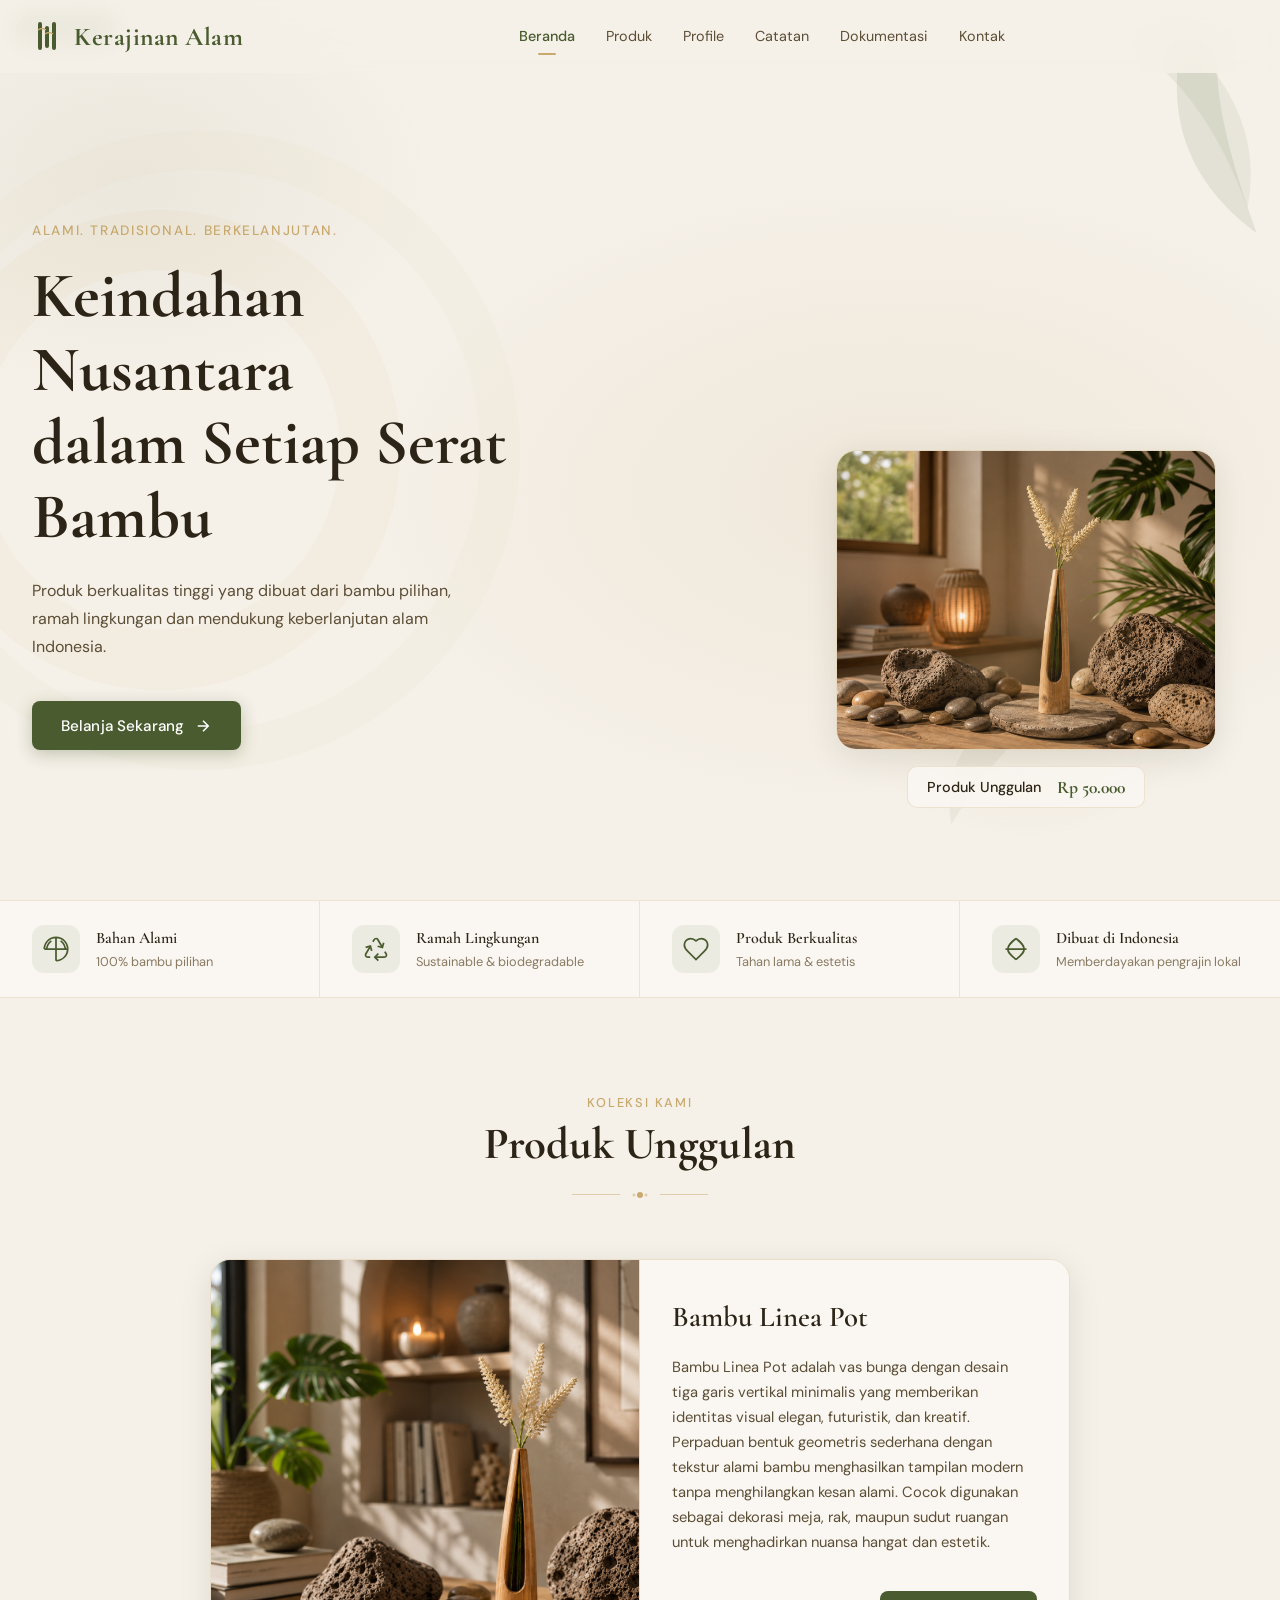
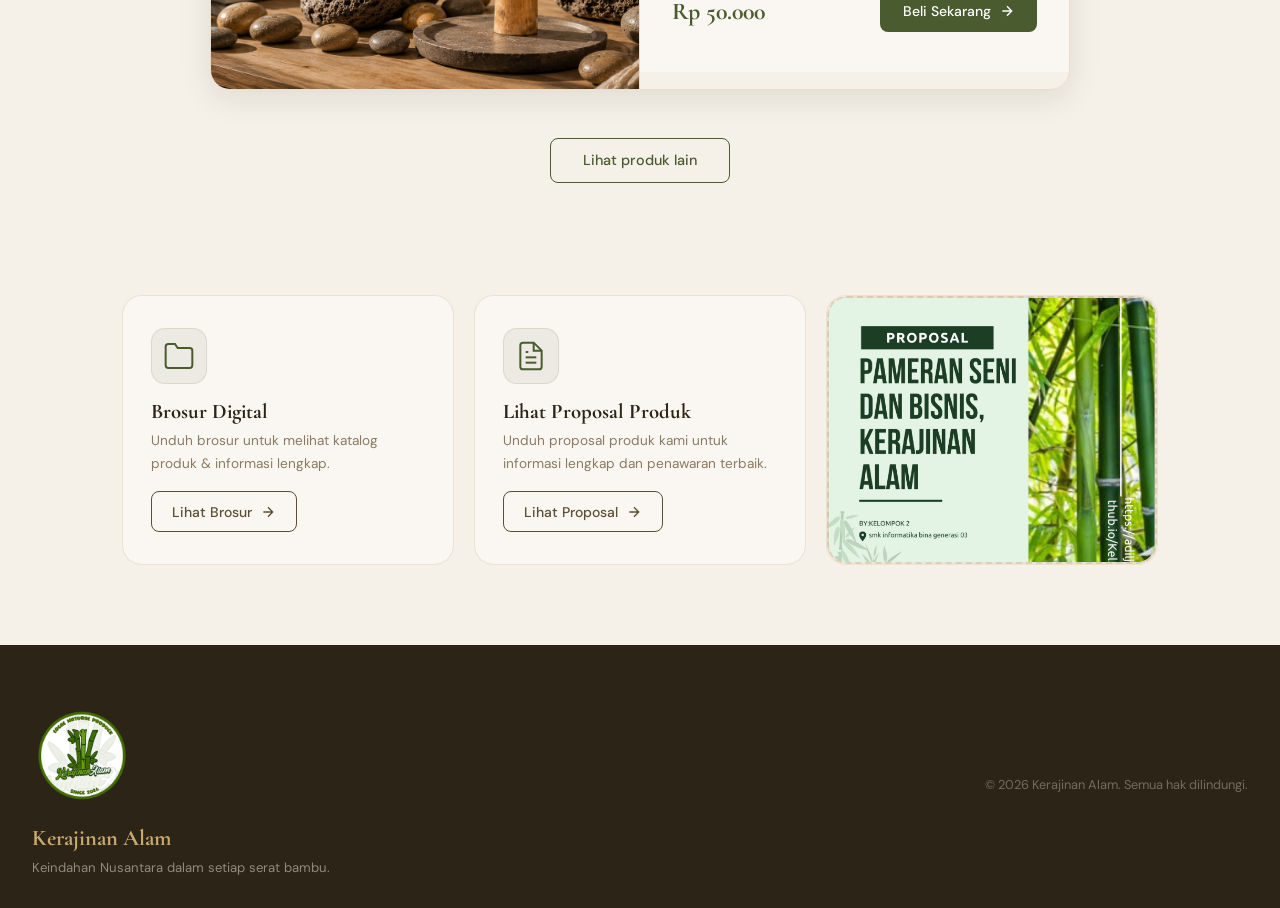
==== commit 4bc15677: "update file and fix bug navbar mobile" ====
--- a/beranda.html
+++ b/beranda.html
@@ -5,7 +5,19 @@
   <meta name="viewport" content="width=device-width, initial-scale=1.0" />
   <title>Kerajinan Alam — Keindahan Nusantara dalam Setiap Serat Bambu</title>
   <link rel="stylesheet" href="style.css" />
+  <link rel="icon" type="image/png" href="logo.png">
   <link href="https://fonts.googleapis.com/css2?family=Cormorant+Garamond:ital,wght@0,400;0,600;0,700;1,400&family=DM+Sans:wght@300;400;500&display=swap" rel="stylesheet" />
+  <style>
+    /* FIX: Mobile Navbar */
+    .mobile-menu { display: none; }
+    @media (max-width: 1024px) {
+      .navbar__links { display: none !important; }
+      .navbar__actions { margin-left: auto; }
+      .hamburger { display: flex !important; margin-left: .5rem; }
+      .navbar__icon-btn:not(.cart-btn) { display: none !important; }
+      .mobile-menu { display: flex; }
+    }
+  </style>
 </head>
 <body>
 
@@ -35,18 +47,7 @@
         <a href="kontak.html" class="navbar__link">Kontak</a>
       </nav>
 
-      <div class="navbar__actions">
-        <button class="navbar__icon-btn" aria-label="Cari">
-          <svg width="20" height="20" viewBox="0 0 24 24" fill="none" stroke="currentColor" stroke-width="1.8"><circle cx="11" cy="11" r="8"/><path d="m21 21-4.35-4.35"/></svg>
-        </button>
-        <button class="navbar__icon-btn" aria-label="Akun">
-          <svg width="20" height="20" viewBox="0 0 24 24" fill="none" stroke="currentColor" stroke-width="1.8"><path d="M20 21v-2a4 4 0 0 0-4-4H8a4 4 0 0 0-4 4v2"/><circle cx="12" cy="7" r="4"/></svg>
-        </button>
-        <button class="navbar__icon-btn cart-btn" aria-label="Keranjang">
-          <svg width="20" height="20" viewBox="0 0 24 24" fill="none" stroke="currentColor" stroke-width="1.8"><circle cx="9" cy="21" r="1"/><circle cx="20" cy="21" r="1"/><path d="M1 1h4l2.68 13.39a2 2 0 0 0 2 1.61h9.72a2 2 0 0 0 2-1.61L23 6H6"/></svg>
-          <span class="cart-badge">0</span>
-        </button>
-      </div>
+      
 
       <!-- Mobile hamburger -->
       <button class="hamburger" id="hamburger" aria-label="Menu">
--- a/style.css
+++ b/style.css
@@ -193,7 +193,7 @@
 /* Mobile menu */
 .mobile-menu {
   /* Selalu ada di DOM tapi tersembunyi via clip + opacity */
-  display: flex;
+  display: none;
   flex-direction: column;
   background: var(--warm-white);
   border-top: 1px solid var(--border);
@@ -777,10 +777,12 @@
    RESPONSIVE — NAVBAR MOBILE (≤ 768px)
    Navbar desktop tampil di atas 768px
    ============================================================ */
-@media (max-width: 900px) {
+@media (max-width: 1024px) {
   .navbar__links   { display: none; }
   .navbar__actions { margin-left: auto; }
   .hamburger       { display: flex; margin-left: 0.5rem; }
+  .navbar__icon-btn:not(.cart-btn) { display: none !important; }
+  .mobile-menu { display: flex; }
 
   /* Pastikan logo & brand SELALU tampil di mobile */
   .navbar__logo    { display: flex; }
@@ -793,7 +795,7 @@
 /* ============================================================
    RESPONSIVE — TABLET LAYOUT (≤ 900px)
    ============================================================ */
-@media (max-width: 900px) {
+@media (max-width: 1024px) {
   .hero__product-showcase { right: 2%; }
   .hero__product-img-wrap { width: 300px; height: 240px; }
   .hero__product-glow     { width: 320px; height: 320px; }
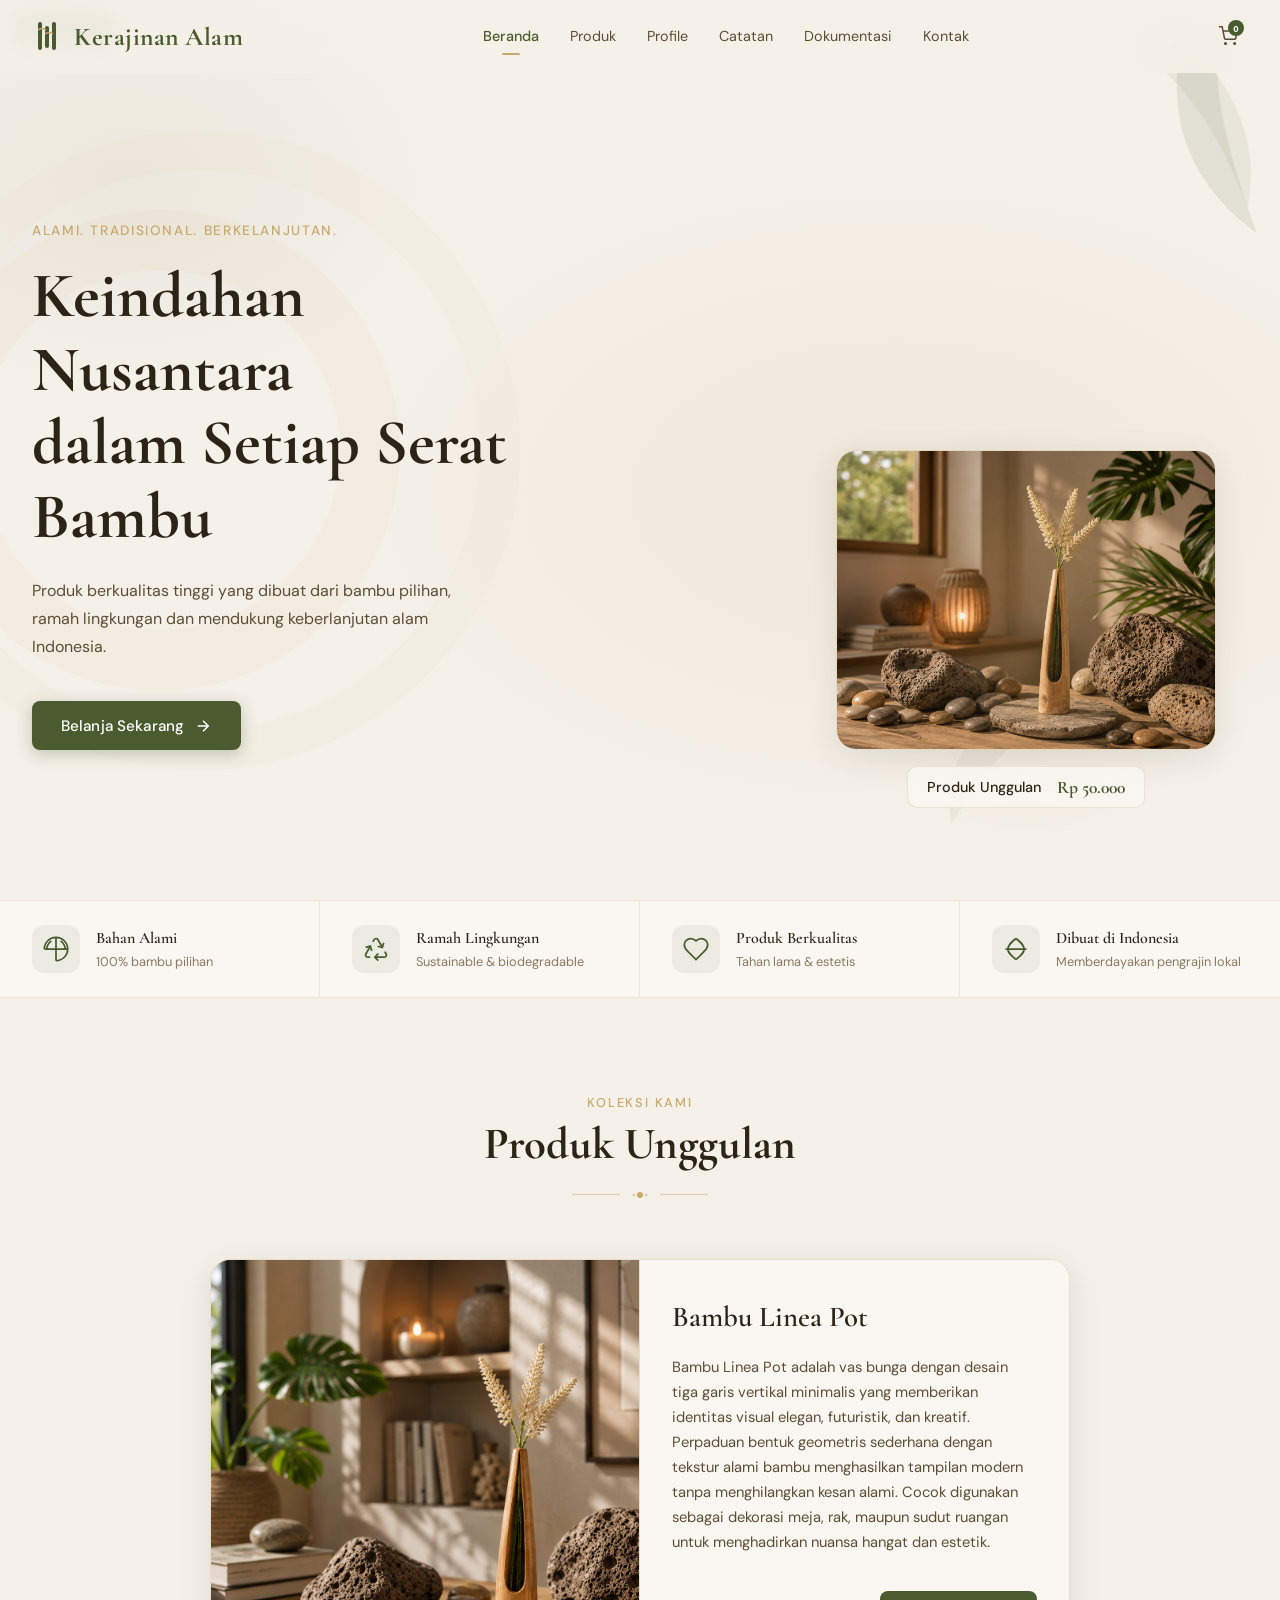
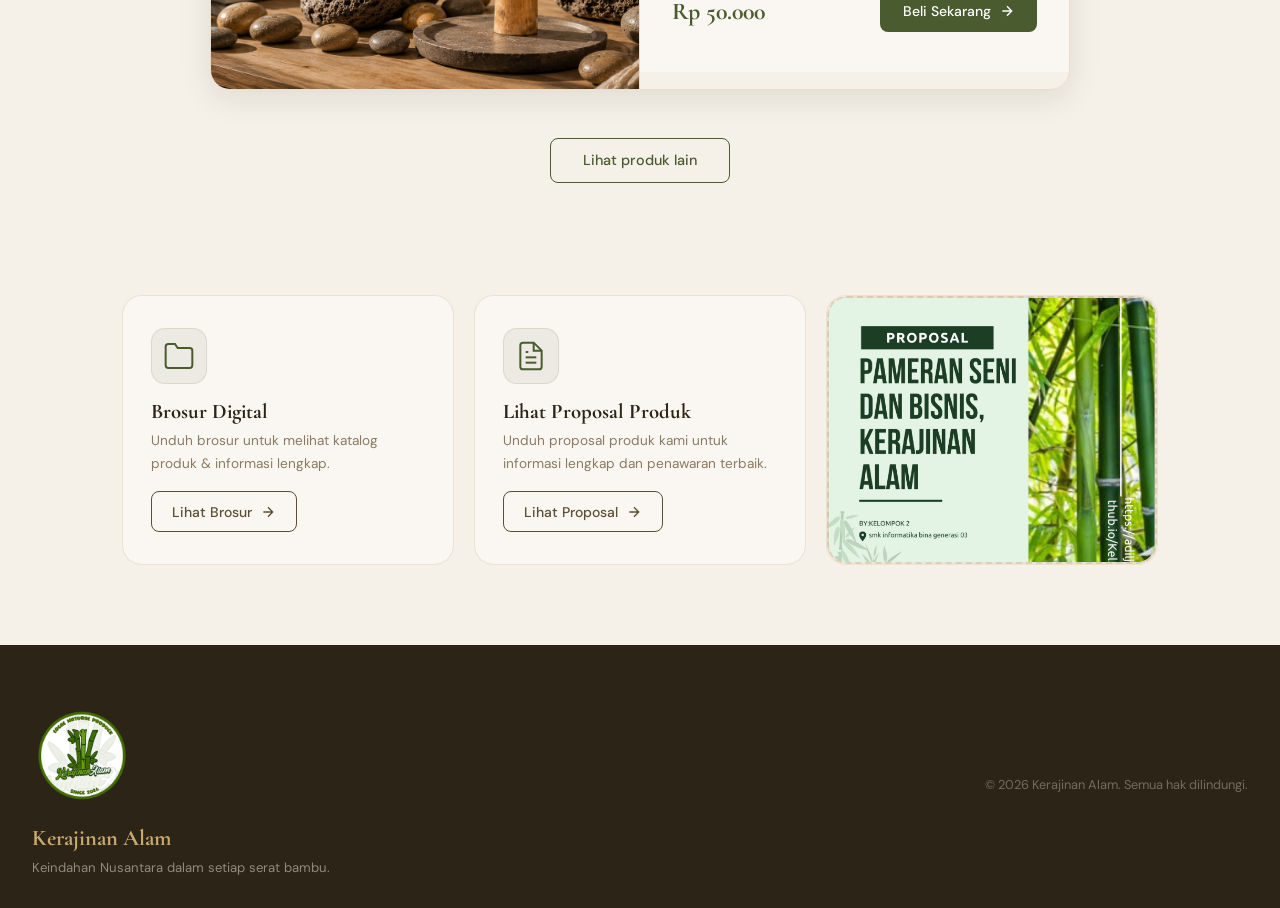
==== commit 0586e83a: "Update beranda.html" ====
--- a/beranda.html
+++ b/beranda.html
@@ -50,6 +50,14 @@
       
 
       <!-- Mobile hamburger -->
+      <div class="navbar__actions">
+        <button class="navbar__icon-btn cart-btn" aria-label="Keranjang">
+          <svg width="20" height="20" viewBox="0 0 24 24" fill="none" stroke="currentColor" stroke-width="1.8"><circle cx="9" cy="21" r="1"/><circle cx="20" cy="21" r="1"/><path d="M1 1h4l2.68 13.39a2 2 0 0 0 2 1.61h9.72a2 2 0 0 0 2-1.61L23 6H6"/></svg>
+          <span class="cart-badge">0</span>
+        </button>
+      </div>
+
+      <!-- Mobile hamburger -->
       <button class="hamburger" id="hamburger" aria-label="Menu">
         <span></span><span></span><span></span>
       </button>
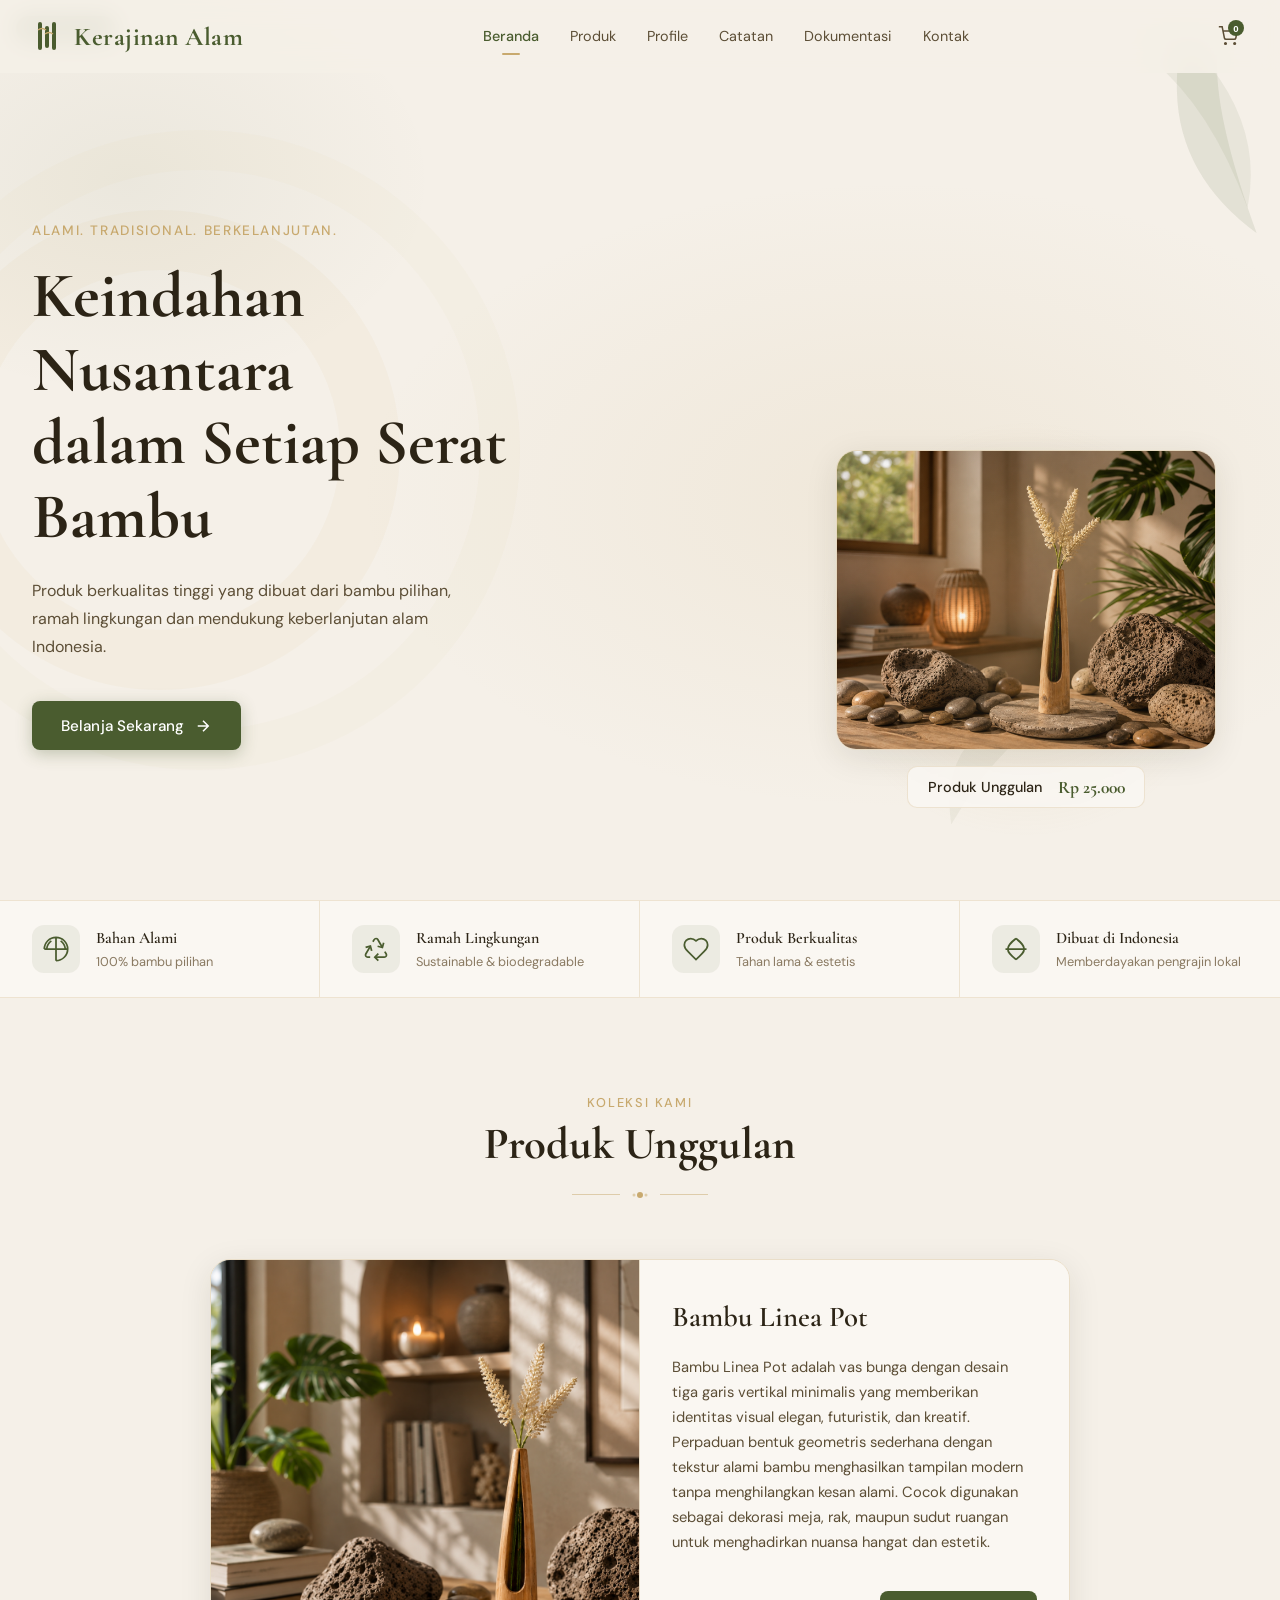
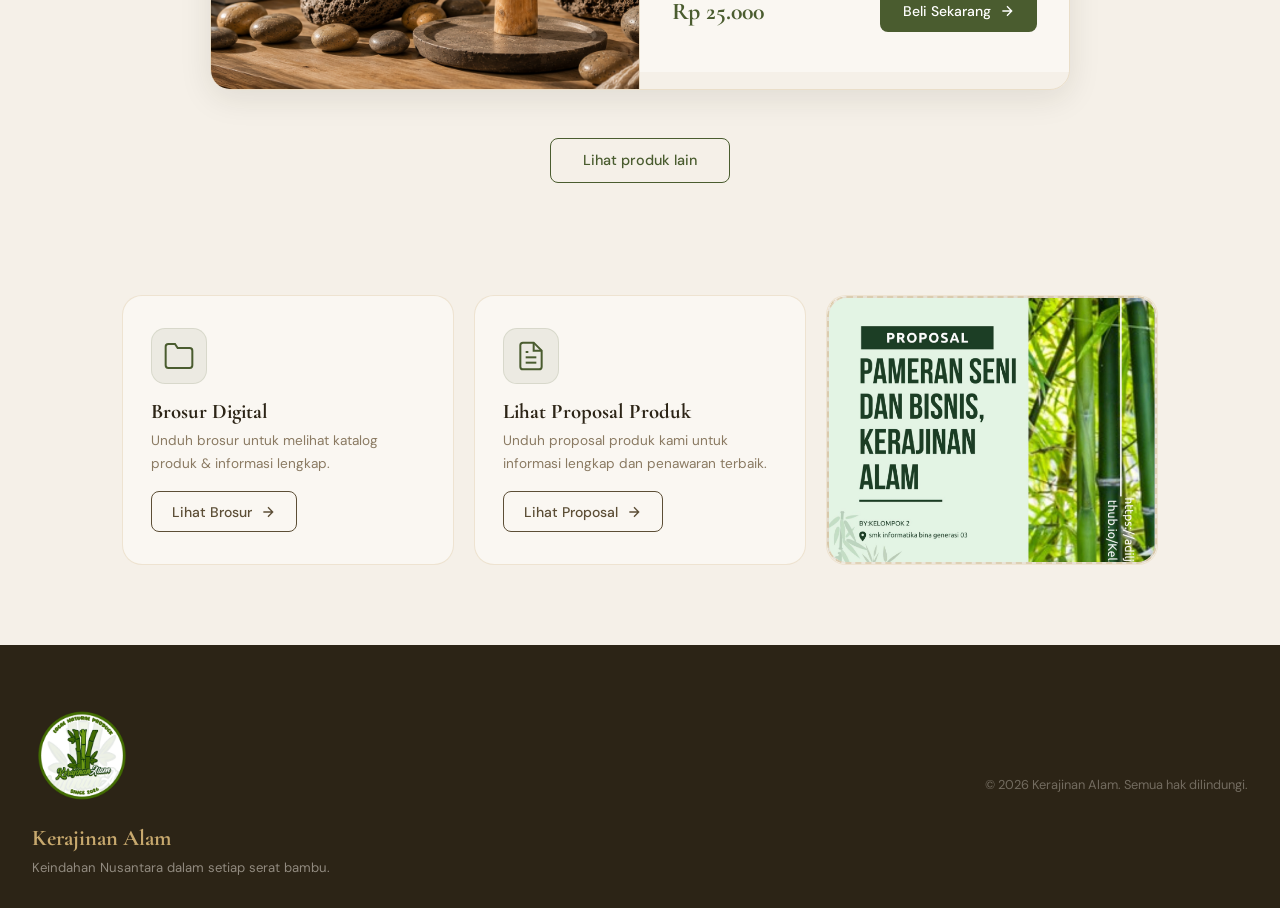
==== commit 2f83b690: "update file" ====
--- a/beranda.html
+++ b/beranda.html
@@ -103,7 +103,7 @@
       </div>
       <div class="hero__product-label">
         <span class="hero__product-name">Produk Unggulan</span>
-        <span class="hero__product-price">Rp 50.000</span>
+        <span class="hero__product-price">Rp 25.000</span>
       </div>
     </div>
 
@@ -192,7 +192,7 @@
           <h3 class="product-card__name">Bambu Linea Pot</h3>
           <p class="product-card__desc">Bambu Linea Pot adalah vas bunga dengan desain tiga garis vertikal minimalis yang memberikan identitas visual elegan, futuristik, dan kreatif. Perpaduan bentuk geometris sederhana dengan tekstur alami bambu menghasilkan tampilan modern tanpa menghilangkan kesan alami. Cocok digunakan sebagai dekorasi meja, rak, maupun sudut ruangan untuk menghadirkan nuansa hangat dan estetik.</p>
           <div class="product-card__footer">
-            <span class="product-card__price">Rp 50.000</span>
+            <span class="product-card__price">Rp 25.000</span>
             <a href="produk1.html" class="product-card__btn-detail">
               Beli Sekarang
               <svg width="16" height="16" viewBox="0 0 24 24" fill="none" stroke="currentColor" stroke-width="2"><path d="M5 12h14M12 5l7 7-7 7"/></svg>
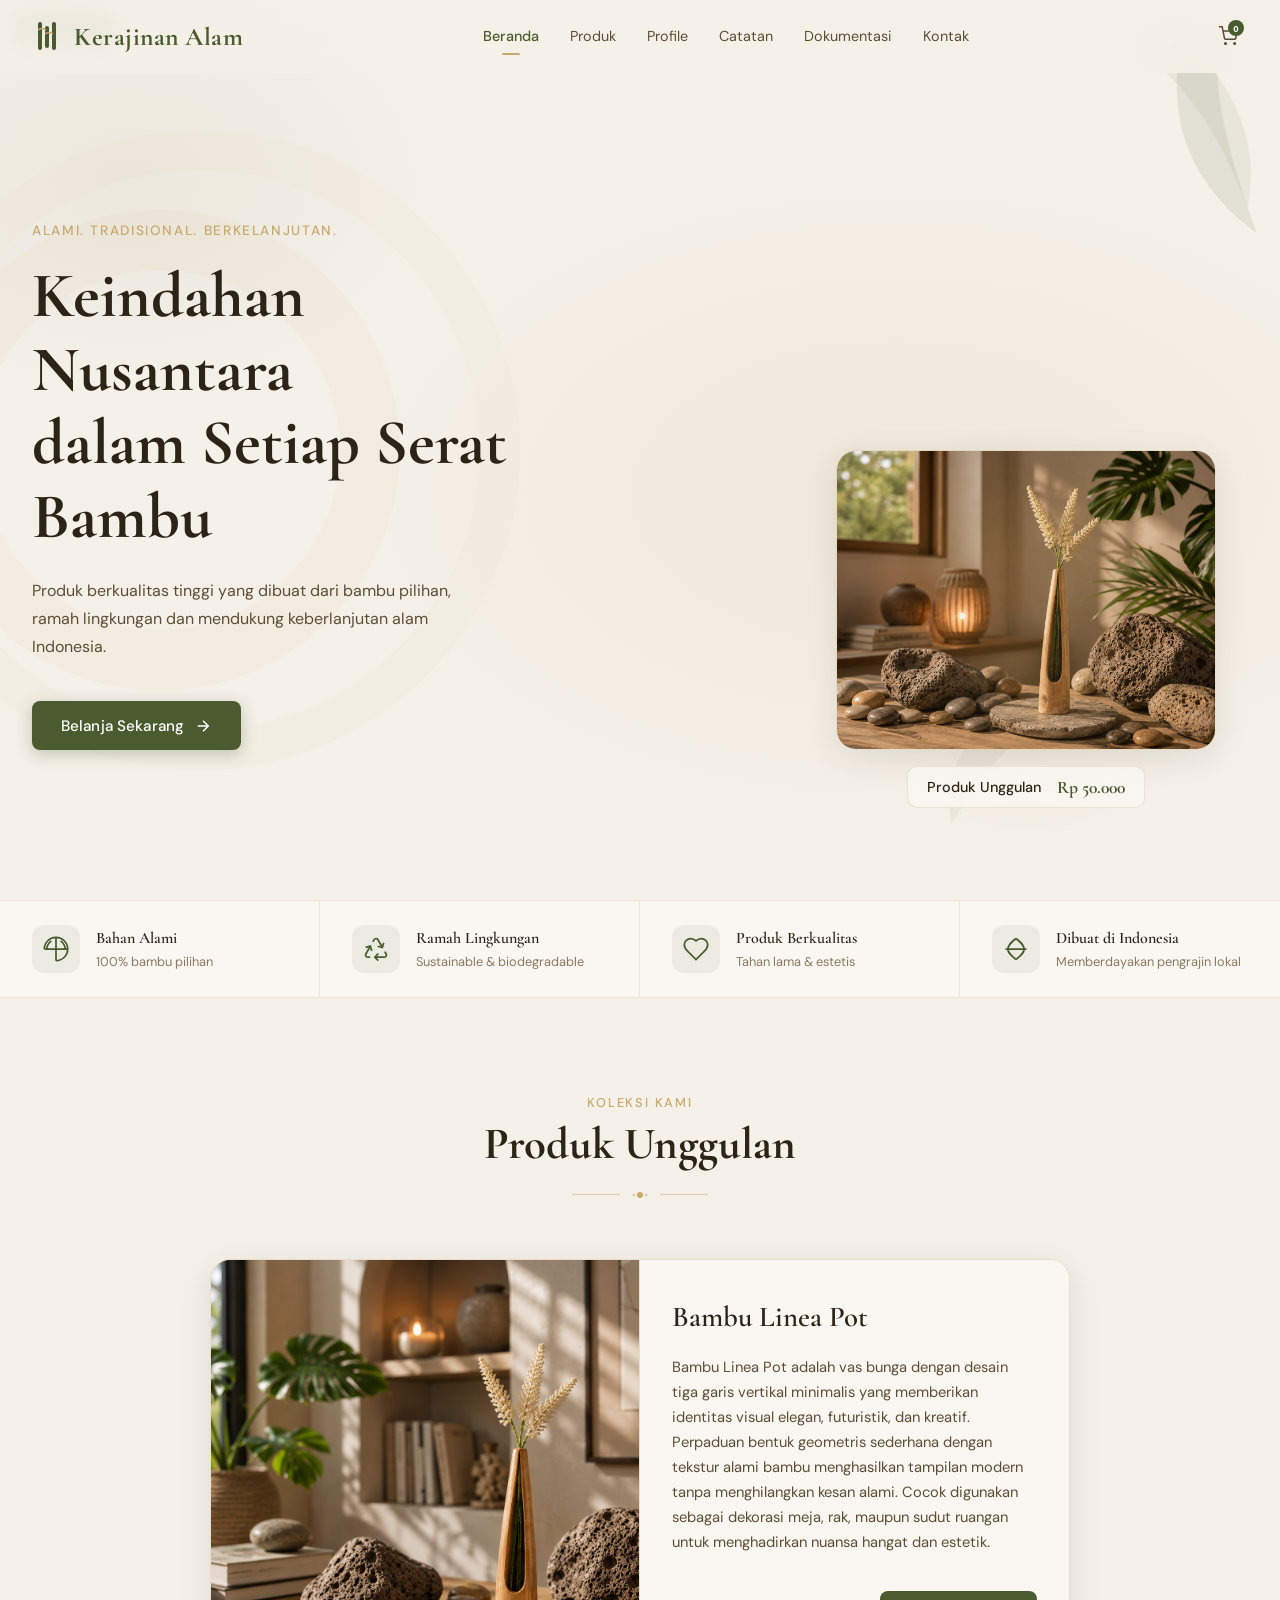
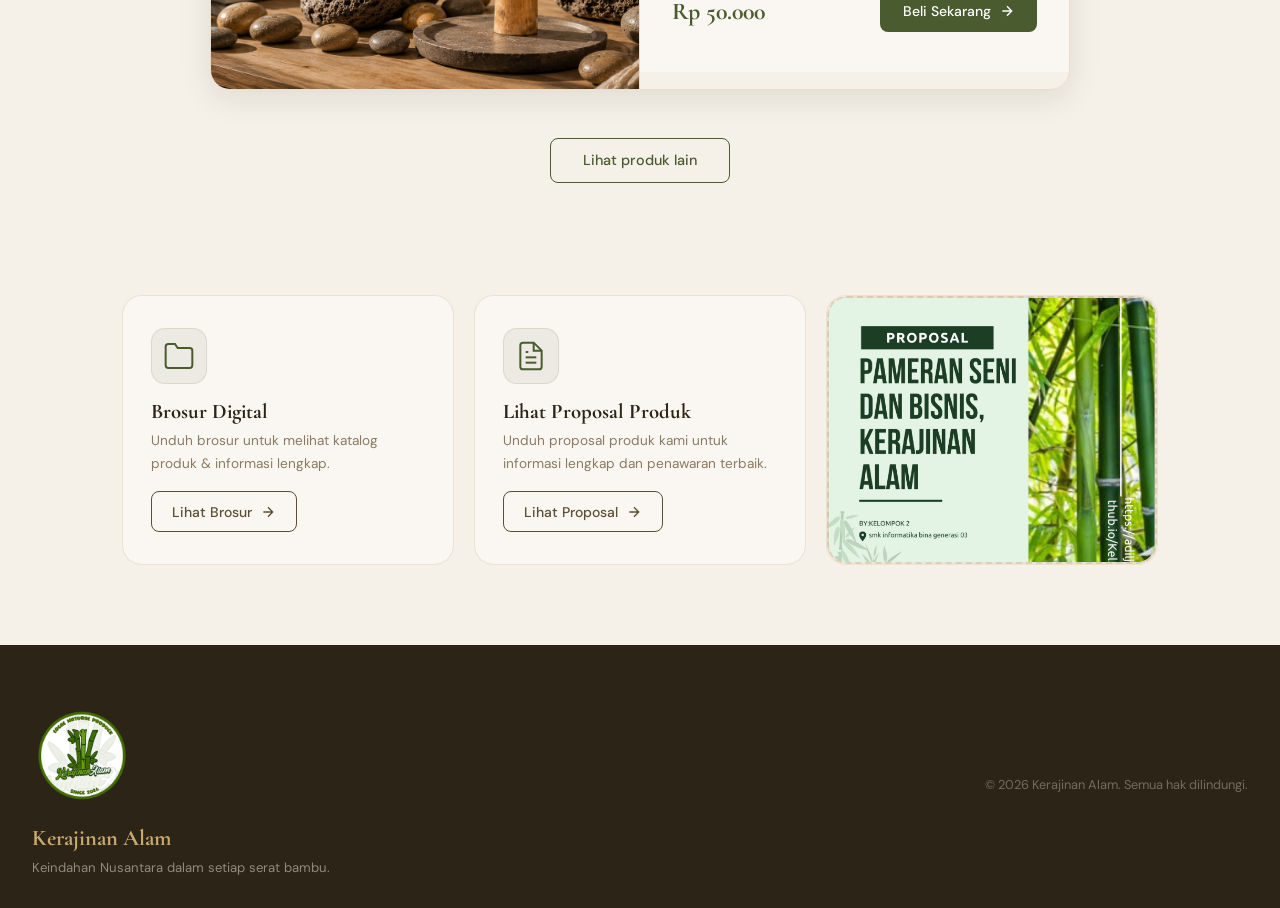
==== commit c2d3590e: "Update product prices in beranda.html" ====
--- a/beranda.html
+++ b/beranda.html
@@ -103,7 +103,7 @@
       </div>
       <div class="hero__product-label">
         <span class="hero__product-name">Produk Unggulan</span>
-        <span class="hero__product-price">Rp 25.000</span>
+        <span class="hero__product-price">Rp 50.000</span>
       </div>
     </div>
 
@@ -192,7 +192,7 @@
           <h3 class="product-card__name">Bambu Linea Pot</h3>
           <p class="product-card__desc">Bambu Linea Pot adalah vas bunga dengan desain tiga garis vertikal minimalis yang memberikan identitas visual elegan, futuristik, dan kreatif. Perpaduan bentuk geometris sederhana dengan tekstur alami bambu menghasilkan tampilan modern tanpa menghilangkan kesan alami. Cocok digunakan sebagai dekorasi meja, rak, maupun sudut ruangan untuk menghadirkan nuansa hangat dan estetik.</p>
           <div class="product-card__footer">
-            <span class="product-card__price">Rp 25.000</span>
+            <span class="product-card__price">Rp 50.000</span>
             <a href="produk1.html" class="product-card__btn-detail">
               Beli Sekarang
               <svg width="16" height="16" viewBox="0 0 24 24" fill="none" stroke="currentColor" stroke-width="2"><path d="M5 12h14M12 5l7 7-7 7"/></svg>
